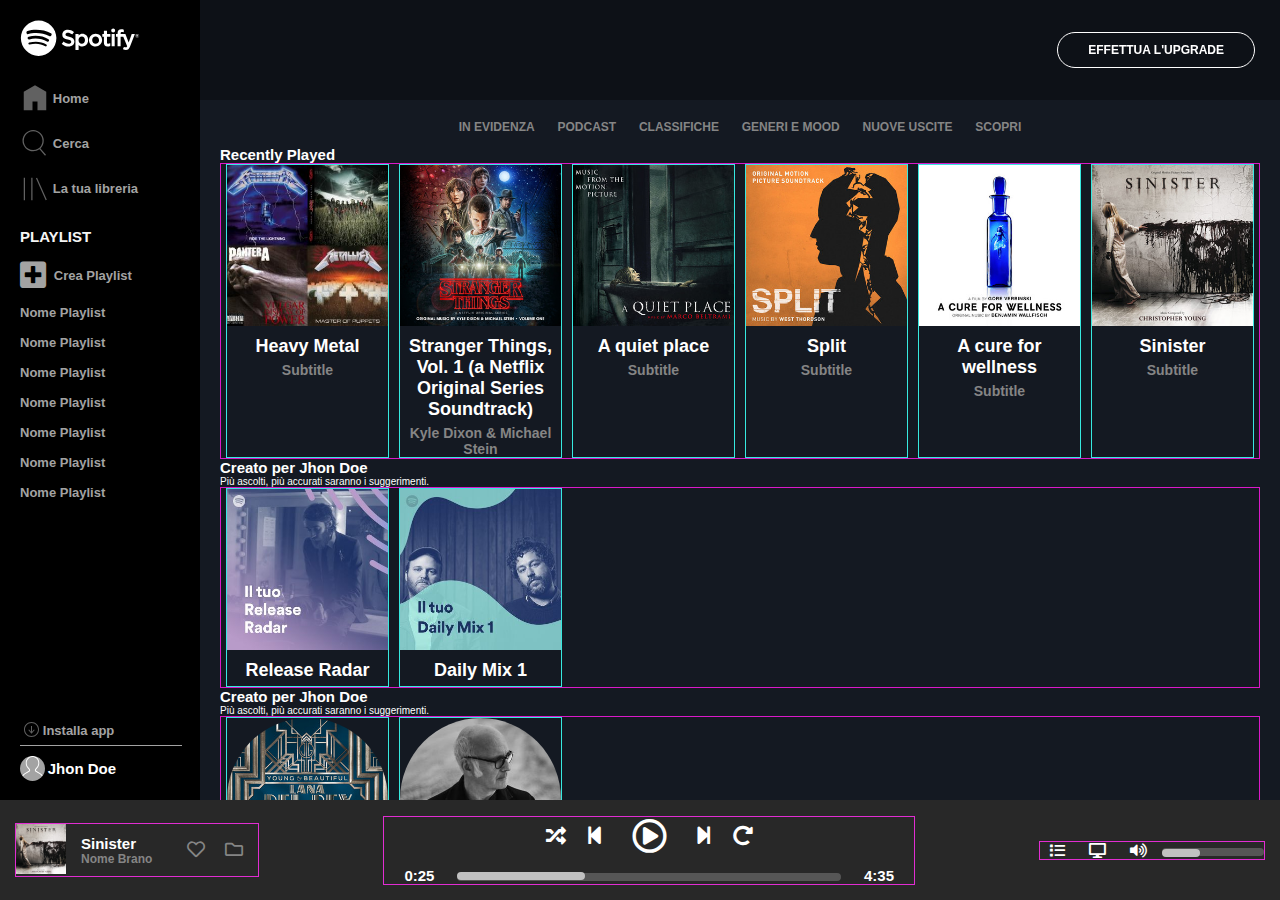
==== index.html @ 8c2500cb "aggiunti mediaquery sezione content" ====
<!DOCTYPE html>
<html lang="en">
<head>
    <meta charset="UTF-8">
    <meta http-equiv="X-UA-Compatible" content="IE=edge">
    <meta name="viewport" content="width=device-width, initial-scale=1.0">
    <link rel="stylesheet" href="https://cdnjs.cloudflare.com/ajax/libs/font-awesome/5.15.4/css/all.min.css" integrity="sha512-1ycn6IcaQQ40/MKBW2W4Rhis/DbILU74C1vSrLJxCq57o941Ym01SwNsOMqvEBFlcgUa6xLiPY/NS5R+E6ztJQ==" crossorigin="anonymous" referrerpolicy="no-referrer" />
    <title>Spotify</title>
    <link rel="stylesheet" href="css/style.css">
</head>
<body>
    
    <!-- GENERAL CONTAINER -->
    <div class="container">

        <!-- MAIN -->
        <main class="clearfix">
            
            <!-- SIDEBAR-NAV -->
            <nav class="sidebar-nav float-l">

                <div class="sidebar-nav-top flex">
                    <!-- LOGO -->
                    <div class="sidebar-logo">
                        <a class="spotify-logo" href="">
                            <img src="img/logo.svg" alt="">
                        </a>
                        <a class="spotify-logo-small" href="">
                            <img src="img/logo-small.svg" alt="">
                        </a>
                    </div>
                    <!-- /LOGO -->

                    <div class="sidebar-menu">
                        <ul>
                            <li>
                                <a href="">
                                    <img class="sidebar-img" src="img/home.svg" alt="">
                                    <span class="sidebar-text">Home</span>
                                </a>
                            </li>
                            <li>
                                <a href="">
                                    <img class="sidebar-img" src="img/search.svg" alt="">
                                    <span class="sidebar-text">Cerca</span>
                                </a>
                            </li>
                            <li>
                                <a href="">
                                    <img class="sidebar-img" src="img/libreria.svg" alt="">
                                    <span class="sidebar-text">La tua libreria</span>
                                </a>
                            </li>
                        </ul>
                    </div>
                    <div class="sidebar-playlists">
                        <h3 class="sidebar-list-title">playlist</h3>
                        <ul>
                            <li>
                                <a class="sidebar-icon" href="">
                                    <i class="fas fa-plus-square"></i>
                                    <span class="sidebar-text" >Crea Playlist</span>
                                </a>
                            </li>
                            <li>
                                <a href="">
                                    <span class="sidebar-text" href="">Nome Playlist</span>
                                </a>
                            </li>
                            <li>
                                <a href="">
                                    <span class="sidebar-text" href="">Nome Playlist</span>
                                </a>
                            </li>
                            <li>
                                <a href="">
                                    <span class="sidebar-text" href="">Nome Playlist</span>
                                </a>
                            </li>
                            <li>
                                <a href="">
                                    <span class="sidebar-text" href="">Nome Playlist</span>
                                </a>
                            </li>
                            <li>
                                <a href="">
                                    <span class="sidebar-text" href="">Nome Playlist</span>
                                </a>
                            </li>
                            <li>
                                <a href="">
                                    <span class="sidebar-text" href="">Nome Playlist</span>
                                </a>
                            </li>
                            <li>
                                <a href="">
                                    <span class="sidebar-text" href="">Nome Playlist</span>
                                </a>
                            </li>
                        </ul> 
                    </div>
                </div>
                <div class="sidebar-nav-bottom">
                    <a href="">
                        <img class="download-img" src="img/download.svg" alt="">
                        <span class="sidebar-text">Installa app</span>
                    </a>
                    <div class="line"></div>
                    <a href="">
                        <img class="profile-img" src="img/profile.svg" alt="" class="profile-img">
                        <span class="profile-name">Jhon Doe</span>
                    </a>   
                </div>
            </nav>
            <!-- /SIDEBAR-NAV -->

            <!-- SECTION CONTENT -->
            <section class="content float-l">

                <!-- CTA-BAR -->
                <div class="cta-bar flex">
                    <a href="">effettua l'upgrade</a>
                </div>
                <!-- /CTA-BAR -->

                <!-- CONTENT NAV BAR -->
                <div class="content-nav">
                    <ul>
                        <li>
                            <a href="">in evidenza</a>
                        </li>
                        <li>
                            <a href="">podcast</a>
                        </li>
                        <li>
                            <a href="">classifiche</a>
                        </li>
                        <li>
                            <a href="">generi e mood</a>
                        </li>
                        <li>
                            <a href="">nuove uscite</a>
                        </li>
                        <li>
                            <a href="">scopri</a>
                        </li>
                    </ul>
                </div>
                <!-- /CONTENT NAV BAR -->

                <!-- CONTENT ITEMS -->
                <div class="content-items">

                    <!-- ROW TITLE -->
                    <h2>Recently Played</h2>
                    <!-- CONTENT ROW -->
                    <div class="row flex">
                        <div class="content-card">
                            <div class="content-img pos-relative">
                                <div class="layover">
                                    <a class="play-layover" href="">
                                        <i class="far fa-play-circle"></i>
                                    </a>
                                </div>
                                <img src="img/metal_lifting.jpg" alt="">
                            </div>
                            <div class="content-text">
                                <p class="content-title">Heavy Metal</p>
                                <p class="content-subtitle">Subtitle</p>
                            </div>
                        </div>
                        <div class="content-card">
                            <div class="content-img pos-relative">
                                <div class="layover">
                                    <a class="play-layover" href="">
                                        <i class="far fa-play-circle"></i>
                                    </a>
                                </div>
                                <img src="img/stranger.jpeg" alt="">
                            </div>
                            <div class="content-text">
                                <p class="content-title">Stranger Things, Vol. 1 (a Netflix Original Series Soundtrack)</p>
                                <p class="content-subtitle">Kyle Dixon & Michael Stein</p>
                            </div>
                        </div>
                        <div class="content-card">
                            <div class="content-img pos-relative">
                                <div class="layover">
                                    <a class="play-layover" href="">
                                        <i class="far fa-play-circle"></i>
                                    </a>
                                </div>
                                <img src="img/aquietplace.jpeg" alt="">
                            </div>
                            <div class="content-text">
                                <p class="content-title">A quiet place</p>
                                <p class="content-subtitle">Subtitle</p>
                            </div>
                        </div>
                        <div class="content-card">
                            <div class="content-img pos-relative">
                                <div class="layover">
                                    <a class="play-layover" href="">
                                        <i class="far fa-play-circle"></i>
                                    </a>
                                </div>
                                <img src="img/split.jpeg" alt="">
                            </div>
                            <div class="content-text">
                                <p class="content-title">Split</p>
                                <p class="content-subtitle">Subtitle</p>
                            </div>
                        </div>
                        <div class="content-card">
                            <div class="content-img pos-relative">
                                <div class="layover">
                                    <a class="play-layover" href="">
                                        <i class="far fa-play-circle"></i>
                                    </a>
                                </div>
                                <img src="img/cure.jpeg" alt="">
                            </div>
                            <div class="content-text">
                                <p class="content-title">A cure for wellness</p>
                                <p class="content-subtitle">Subtitle</p>
                            </div>
                        </div>
                        <div class="content-card">
                            <div class="content-img pos-relative">
                                <div class="layover">
                                    <a class="play-layover" href="">
                                        <i class="far fa-play-circle"></i>
                                    </a>
                                </div>
                                <img src="img/sinister.jpeg" alt="">
                            </div>
                            <div class="content-text">
                                <p class="content-title">Sinister</p>
                                <p class="content-subtitle">Subtitle</p>
                            </div>
                        </div>
                    </div>
                    <!-- /CONTENT ROW -->
                    
                    <!-- ROW TITLE -->
                    <h2>Creato per Jhon Doe</h2>
                    <p>Più ascolti, più accurati saranno i suggerimenti.</p>
                    <!-- CONTENT ROW -->
                    <div class="row flex">
                        <div class="content-card">
                            <div class="content-img pos-relative">
                                <div class="layover">
                                    <a class="play-layover" href="">
                                        <i class="far fa-play-circle"></i>
                                    </a>
                                </div>
                                <img src="img/radar.jpeg" alt="">
                            </div>
                            <div class="content-text">
                                <p class="content-title">Release Radar</p>
                                <!-- <p class="content-subtitle">Subtitle</p> -->
                            </div>
                        </div>
                        <div class="content-card">
                            <div class="content-img pos-relative">
                                <div class="layover">
                                    <a class="play-layover" href="">
                                        <i class="far fa-play-circle"></i>
                                    </a>
                                </div>
                                <img src="img/mixdaily.jpeg" alt="">
                            </div>
                            <div class="content-text">
                                <p class="content-title">Daily Mix 1</p>
                                <!-- <p class="content-subtitle">Subtitle</p> -->
                            </div>
                        </div>
                    </div>
                    <!-- /CONTENT ROW -->

                    <!-- ROW TITLE -->
                    <h2>Creato per Jhon Doe</h2>
                    <p>Più ascolti, più accurati saranno i suggerimenti.</p>
                    <!-- CONTENT ROW -->
                    <div class="row flex">
                        <div class="content-card">
                            <div class="content-img pos-relative rad50-flow">
                                <div class="layover">
                                    <a class="play-layover" href="">
                                        <i class="far fa-play-circle"></i>
                                    </a>
                                </div>
                                <img src="img/youg.jpeg" alt="">
                            </div>
                            <div class="content-text">
                                <p class="content-title">Lana del Ray</p>
                                <!-- <p class="content-subtitle">Subtitle</p> -->
                            </div>
                        </div>
                        <div class="content-card">
                            <div class="content-img pos-relative rad50-flow">
                                <div class="layover">
                                    <a class="play-layover" href="">
                                        <i class="far fa-play-circle"></i>
                                    </a>
                                </div>
                                <img src="img/einaudi.jpeg" alt="">
                            </div>
                            <div class="content-text">
                                <p class="content-title">Ludovico Einaudi</p>
                                <!-- <p class="content-subtitle">Subtitle</p> -->
                            </div>
                        </div>
                    </div>
                    <!-- /CONTENT ROW -->

                </div>
                <!-- /CONTENT ITEMS -->
            </section>
            <!-- /SECTION CONTENT -->
        </main>
        <!-- /MAIN -->

        <!-- FOOTER -->
    <footer class="footer-nav flex">
        <!-- FOOTER NAV LEFT -->
        <div class="footer-nav-left flex">
            <div class="footer-nav-img">
                <img src="img/sinister.jpeg" alt="">
            </div>
            <div class="footer-nav-text">
                <span>Sinister</span>
                <a href="">Nome Brano</a>
            </div>
            <div class="footer-nav-icons">
                <a href="">
                    <i class="far fa-heart"></i>
                </a>
                <a href="">
                    <i class="far fa-folder"></i>
                </a>
            </div>
        </div>
        <!-- /FOOTER NAV LEFT -->

        <!-- FOOTER NAV CENTER -->
        <div class="footer-nav-center">
            <div class="music-controls">
                <div class="music-controls-icons flex">
                    <a href="">
                        <i class="fas fa-random"></i>
                    </a>
                    <a href="">
                        <i class="fas fa-step-backward"></i>
                    </a>
                    <a class="play" href="">
                        <i class="far fa-play-circle"></i>
                    </a>
                    <a href="">
                        <i class="fas fa-step-forward"></i>
                    </a>
                    <a href="">
                        <i class="fas fa-redo-alt"></i>
                    </a>
                </div>
                <div class="music-controls-bar">
                    <span class="time">0:25</span>
                    <div class="pos-relative">
                        <span class="time-bar-grey"></span>
                        <a class="time-bar-lightgrey" href=""></a>
                        <div class="dot"></div>
                    </div>
                    <span class="time">4:35</span>
                </div>
            </div>
        </div>
        <!-- /FOOTER NAV CENTER -->

        <!-- FOOTER NAV RIGHT -->
        <div class="footer-nav-right">
            <a href="">
                <i class="fas fa-list"></i>
            </a>
            <a href="">
                <i class="fas fa-desktop"></i>
            </a>
            <a href="">
                <i class="fas fa-volume-up"></i>
            </a>
            <div class="pos-relative">
                <span class="volume-bar-grey"></span>
                <a class="volume-bar-lightgrey" href=""></a>
            </div>
        </div>
        <!-- /FOOTER NAV RIGHT -->
    </footer>
    <!-- /FOOTER -->
    </div>
    <!-- /GENERAL CONTAINER -->

</body>
</html>
---- css/style.css ----
:root{
    /* SIZES */
    --cta-bar-height: 100px;
    --sidebar-width: 200px;
    --sidebar-width-xs: 60px;
    --footer-height: 100px;

    /* COLORS */
    --main-bg-c: #141922;
}

/* RESET */
*{
    margin: 0;
    padding: 0;
    box-sizing: border-box;
}

a{
    text-decoration: none;
}

ul{
    list-style: none;
}

/* COMMON */
html{
    font-family: "Montserrat", sans-serif;
    font-size: 62.5%;
}

div.container{
    width: 100%;
    height: 100vh;
    overflow: hidden;
}

.clearfix:after{
    content: "";
    display: table;
    clear: both;
}

.flex{
    display: flex;
}

.pos-relative{
    position: relative;
}

.float-l{
    float: left;
}

/* MAIN */
main{
    width: 100%;
    height: calc(100% - var(--footer-height));
    background-color: var(--main-bg-c);
    overflow: hidden;
}

/* MAIN */ /*CTA BAR */
div.cta-bar{
    width: calc(100% - var(--sidebar-width));
    height: var(--cta-bar-height);
    position: fixed;
    top: 0;
    right: 0;
    z-index: 999;
    background-color: rgba(0, 0, 0, 0.3);
    flex-direction: row;
    justify-content: end;
    align-items: center;
}

div.cta-bar a{
    font-size: 1.2rem;
    font-weight: bold;
    text-transform: uppercase;
    text-decoration: none;
    color: #ffffff;
    border: 1px solid #ffffff;
    border-radius: 20px;
    padding: 1rem 3rem;
    margin-right: 2.5rem;
}

div.cta-bar a:hover{
    transform: scale(1.1);
}

/* MAIN */ /*SIDEBAR NAV */
nav.sidebar-nav{
    width: var(--sidebar-width);
    height: 100%;
    background-color: #000000;
}

/* MAIN */ /*SIDEBAR NAV TOP */
div.sidebar-nav-top{
    flex-direction: column;
    height: calc(100% - 80px);
    min-height: 300px;
}

/* MAIN */ /* SIDEBAR NAV TOP */ /* LOGO */
a.spotify-logo img{
    width: 70%;
    padding: 2rem 0 1rem 2rem;
}

a.spotify-logo-small img{
    display: none;
}

span.sidebar-text{
    color: #a3a3a3;
    font-size: 1.3rem;
    font-weight: 600;
    vertical-align: middle;
}

nav.sidebar-nav li {
    margin-top: 1.5rem;
    padding-left: 2rem;
}

/* MAIN */ /* SIDEBAR NAV TOP */ /* MENU */
img.sidebar-img{
    vertical-align: middle;
    width: 30px;
    filter: invert(67%) sepia(0%) saturate(2274%) hue-rotate(22deg) brightness(103%) contrast(75%);
}


/* MAIN */ /* SIDEBAR NAV TOP */ /* PLAYLIST*/
div.sidebar-playlists{
    flex-grow: 1;
    overflow-y: hidden;
}

h3.sidebar-list-title{
    font-size: 1.5rem;
    font-weight: bold;
    text-transform: uppercase;
    color: #f5f5f5;
    padding-left: 2rem;
    margin-top: 2.5rem;
}

div.sidebar-playlists ul{
    height: 80%;
    overflow-y: auto;
}

a.sidebar-icon > i{
    color: #a3a3a3;
    font-size: 3rem;
    margin-right: .5rem;
    vertical-align: middle;
}

/* MAIN */ /* SIDEBAR NAV BOTTOM */
div.sidebar-nav-bottom{
    height: 80px;
    padding-left: 2rem;
}

img.download-img{
    vertical-align: middle;
    width:20px;
    filter: invert(67%) sepia(0%) saturate(2274%) hue-rotate(22deg) brightness(103%) contrast(75%);
}

div.line{
    width: 90%;
    margin: .5rem 0 1rem 0;
    border-bottom: 1px solid #a3a3a3;
}

img.profile-img{
    vertical-align: middle;
    width:25px;
    height: 25px;
    background-color: #a3a3a3;
    border-radius: 50%;
}

span.profile-name{
    vertical-align: middle;
    color: #ffffff;
    font-size: 1.5rem;
    font-weight: bold;
}

/* MAIN */ /*SIDEBAR NAV */ /* HOVER EFFECTS */
nav.sidebar-nav li:hover span.sidebar-text{
    color: #ffffff;
}

nav.sidebar-nav li:hover a.sidebar-icon > i{
    color: #ffffff;
}

nav.sidebar-nav li:hover img.sidebar-img{
    filter: invert(0%) sepia(100%) saturate(0%) hue-rotate(234deg) brightness(96%) contrast(107%);
}

nav.sidebar-nav li:hover{
    border-left: 3px solid #008000;
}

div.sidebar-nav-bottom a:hover span.sidebar-text{
    color: #ffffff;
}

div.sidebar-nav-bottom a:hover img.download-img{
    filter: invert(0%) sepia(100%) saturate(0%) hue-rotate(234deg) brightness(96%) contrast(107%);
}

/* MAIN */ /*SIDEBAR NAV */ /* MEDIAQUERY */
@media screen and (max-width: 600px){
    nav.sidebar-nav{
        width: var(--sidebar-width-xs);
    }
    a.spotify-logo img{
        display: none;
    }
    a.spotify-logo-small img{
        display: block;
        width: 30px;
        height: 30px;
        margin: .5rem 0 0 2rem;
    }
    span.sidebar-text{
        display: none;
    }
    span.profile-name{
        display: none;
    }
    div.sidebar-playlists{
        display: none;
    }
    div.cta-bar{
        width: calc(100% - var(--sidebar-width-xs));
    }
}

/* MAIN */ /*CONTENT SECTION */
section.content{
    height: 100%;
    width: calc(100% - var(--sidebar-width));
    overflow-y: auto;
    padding-top: 120px;
}

/* MAIN */ /* CONTENT NAV */
div.content-nav{
    width: 100%;
    text-align: center;
}

div.content-nav li{
    display: inline-block;
    margin: 0 1rem;
    border-bottom: 2px solid transparent;
}

div.content-nav a{
    text-transform: uppercase;
    font-size: 1.2rem;
    font-weight: bold;
    color: #858585;
}

/* MAIN */ /* CONTENT NAV */ /* HOVER EFFECT */
div.content-nav li:hover a{
    color: #ffffff;
}

div.content-nav li:hover{
    border-bottom: 2px solid lime;
}

/* MAIN */ /* CONTENT ITEMS*/
div.row{
    flex-wrap: wrap;
    /* TEST */
    border: 1px solid rgb(218, 25, 201);
}

div.content-items{
    color: #ffffff;
    padding: 1rem 2rem 2rem 2rem;
}

/* div.content-items > h2{
    font-size: 2.5rem;
    margin: 2rem 0 2.5rem 0;
} */

div.content-card{
    width: calc((100% / 6) - 10px);
    margin: 0 5px 0 5px;
    /* test */
    border: 1px solid rgb(55, 233, 224);
}

div.content-img img{
    width: 100%;
    height: auto;
}

div.content-text{
    text-align: center;
}

div.content-text p.content-title{
    font-size: 1.8rem;
    font-weight: bold;
    margin: .8rem 0 .5rem 0;
}

div.content-text p.content-subtitle{
    font-size: 1.4rem;
    font-weight: bold;
    color: #858585;
}

.rad50-flow{
    border-radius: 50%;
    overflow: hidden;
}

/* MAIN */ /* CONTENT ITEMS*/ /* LAYOVER EFFECT */
.layover::before{
    content: "";
    position: absolute;
    top: 0;
    left: 0;
    width: 100%;
    height: 100%;
    background-color: rgba(0,0,0,.2);
}

.layover{
    position: absolute;
    top: 0;
    left: 0;
    width: 100%;
    height: 100%;
    background-color: rgba(0, 0, 0, .6);
    display: none;
}

div.content-card:hover .layover{
    display: block;
}

a.play-layover{
    position: absolute;
    top: 50%;
    left: 50%;
    transform: translate(-50%, -50%);
    font-size: 5rem;
    color: white;
}

/* MAIN */ /* CONTENT ITEMS */ /* MEDIAQUERY */
@media screen and (max-width: 1100px){
    div.content-card{
        width: calc((100% / 4) - 10px);
    }
}

@media screen and (max-width: 768px){
    div.content-card{
        width: calc((100% / 2) - 10px);
    }
}

@media screen and (max-width: 600px){
    section.content{
        width: calc(100% - var(--sidebar-width-xs));
    }
}

/* FOOTER */
footer{
    width: 100%;
    height: var(--footer-height);
    background-color: #282828;
    flex-direction: row;
    justify-content: space-between;
    align-items: center;
}

/* FOOTER */ /* FOOTER NAV LEFT */ 
div.footer-nav-left{
    flex-direction: row;
    align-items: center;
    margin-left: 1.5rem;

    /* TEST */
    border: 1px solid rgb(226, 45, 211);
}

div.footer-nav-img > img{
    height: 50px;
}

div.footer-nav-text{
    margin: 0 3.5rem 0 1.5rem;
}

div.footer-nav-text span{
    color: #ffffff;
    font-weight: bold;
    font-size: 1.5rem;
}

div.footer-nav-text a{
    color: #858585;
    font-weight: bold;
    font-size: 1.2rem;
    display: block;
}

div.footer-nav-text a:hover{
    color: #ffffff;
    text-decoration: underline;
}

div.footer-nav-icons a{
    color: #858585;
    font-size: 1.8rem;
    margin-right: 1.5rem;
}

div.footer-nav-icons a:hover{
    color: #ffffff;
}

/* FOOTER */ /* FOOTER NAV CENTER */
div.footer-nav-center{
    min-width: 450px;
    border: 1px solid rgb(226, 45, 211);
}

div.music-controls-icons{
    margin-bottom: 1rem;
    justify-content: center;
    align-items: center;
}

div.music-controls-icons a{
    color: #ffffff;
    font-size: 2rem;
    margin: 0 1rem;
}

div.music-controls-icons a.play{
    font-size: 3.5rem;
    margin: 0 1.8rem;
}

div.music-controls-icons a.play:hover{
    transform: scale(1.1);
}

div.pos-relative{
    display: inline-block;
}

span.time{
    color: #ffffff;
    font-size: 1.5rem;
    font-weight: bold;
    margin: 0 2rem;
}

span.time-bar-grey{
    width: 30vw;
    border: 4px solid #565656;
    border-radius: 4px;
    display: inline-block;
}

a.time-bar-lightgrey{
    position: absolute;
    left: 0;
    top: 0;
    width: 10vw;
    border: 4px solid #c1c1c1;
    border-radius: 4px;
    display: inline-block;
}

a.time-bar-lightgrey:hover{
    border-color:#00ff00;
}

div.dot{
    position: absolute;
    left: calc(10vw - 12px);
    bottom: 2px;
    height: 12px;
    width: 12px;
    background-color: #ffffff;
    border-radius: 50%;
    display: none;
} 

a.time-bar-lightgrey:hover div.dot{
    display: inline-block;
}

/* FOOTER */ /* FOOTER NAV RIGHT */
div.footer-nav-right{
    margin-right: 1.5rem;

    /* test */
    border: 1px solid rgb(226, 45, 211);
}

div.footer-nav-right > a{
    color: #ffffff;
    font-size: 1.5rem;
    margin: 0 1rem;
}

span.volume-bar-grey{
    width: 8vw;
    border: 4px solid #565656;
    border-radius: 4px;
    display: inline-block;
}

a.volume-bar-lightgrey{
    position: absolute;
    left: 0;
    top: 2px;
    width: 3vw;
    border: 4px solid #c1c1c1;
    border-radius: 4px;
    display: inline-block;
}

a.volume-bar-lightgrey:hover{
    border-color:#00ff00;
}
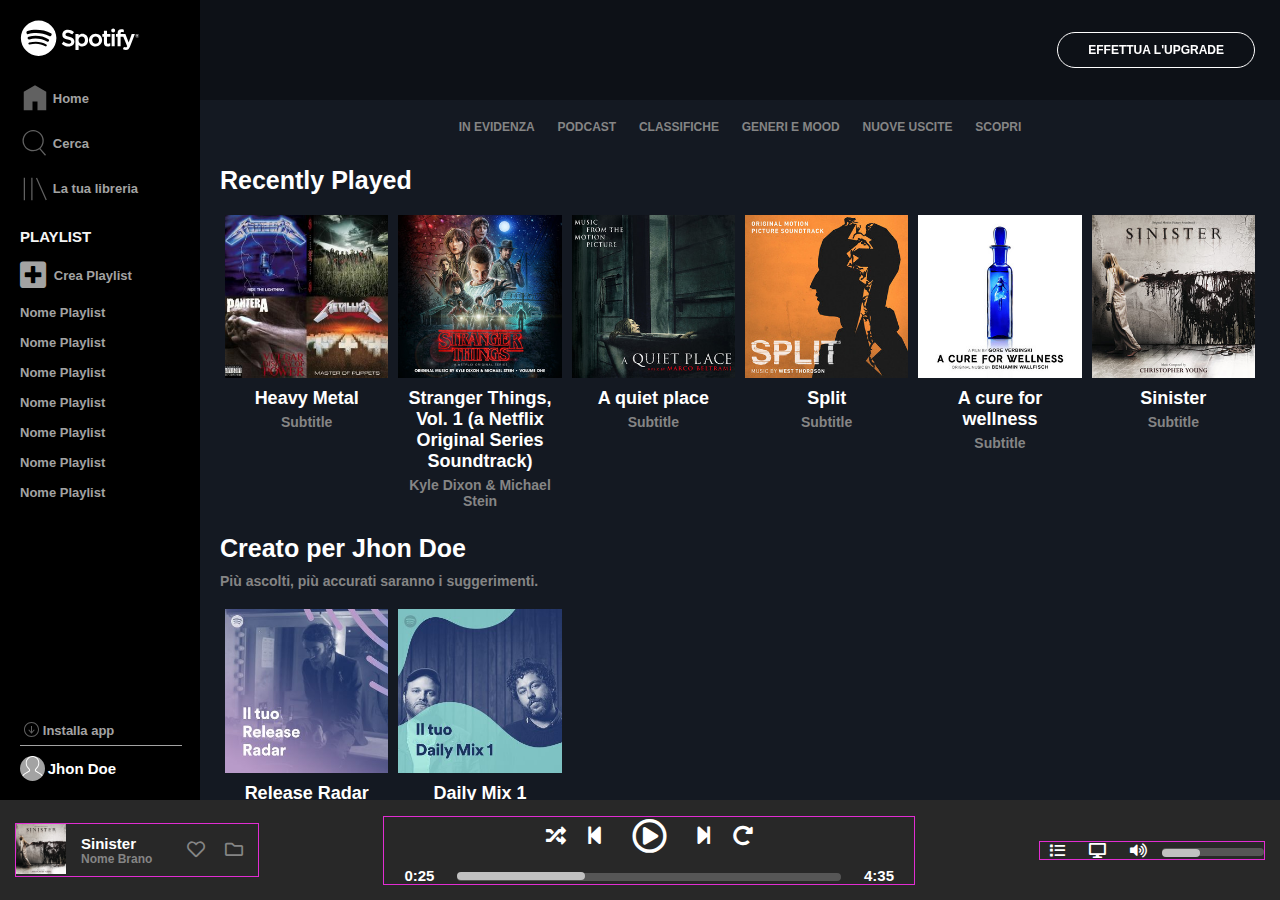
==== commit 0bfbe2f7: "aggiunti margini a content" ====
--- a/index.html
+++ b/index.html
@@ -152,7 +152,7 @@
                 <div class="content-items">
 
                     <!-- ROW TITLE -->
-                    <h2>Recently Played</h2>
+                    <h2 class="row-title">Recently Played</h2>
                     <!-- CONTENT ROW -->
                     <div class="row flex">
                         <div class="content-card">
@@ -243,8 +243,8 @@
                     <!-- /CONTENT ROW -->
                     
                     <!-- ROW TITLE -->
-                    <h2>Creato per Jhon Doe</h2>
-                    <p>Più ascolti, più accurati saranno i suggerimenti.</p>
+                    <h2 class="row-title">Creato per Jhon Doe</h2>
+                    <p class="content-subtitle">Più ascolti, più accurati saranno i suggerimenti.</p>
                     <!-- CONTENT ROW -->
                     <div class="row flex">
                         <div class="content-card">
@@ -279,8 +279,8 @@
                     <!-- /CONTENT ROW -->
 
                     <!-- ROW TITLE -->
-                    <h2>Creato per Jhon Doe</h2>
-                    <p>Più ascolti, più accurati saranno i suggerimenti.</p>
+                    <h2 class="row-title">Creato per Jhon Doe</h2>
+                    <p class="content-subtitle">Più ascolti, più accurati saranno i suggerimenti.</p>
                     <!-- CONTENT ROW -->
                     <div class="row flex">
                         <div class="content-card">
--- a/css/style.css
+++ b/css/style.css
@@ -261,6 +261,7 @@
 div.content-nav{
     width: 100%;
     text-align: center;
+    margin-bottom: 2rem;
 }
 
 div.content-nav li{
@@ -288,25 +289,22 @@
 /* MAIN */ /* CONTENT ITEMS*/
 div.row{
     flex-wrap: wrap;
-    /* TEST */
-    border: 1px solid rgb(218, 25, 201);
+    margin: 2rem 0 2.5rem 0;
+}
+
+h2.row-title{
+    font-size: 2.5rem;
+    margin-bottom: 1rem;
 }
 
 div.content-items{
     color: #ffffff;
     padding: 1rem 2rem 2rem 2rem;
 }
-
-/* div.content-items > h2{
-    font-size: 2.5rem;
-    margin: 2rem 0 2.5rem 0;
-} */
 
 div.content-card{
     width: calc((100% / 6) - 10px);
     margin: 0 5px 0 5px;
-    /* test */
-    border: 1px solid rgb(55, 233, 224);
 }
 
 div.content-img img{
@@ -324,7 +322,7 @@
     margin: .8rem 0 .5rem 0;
 }
 
-div.content-text p.content-subtitle{
+p.content-subtitle{
     font-size: 1.4rem;
     font-weight: bold;
     color: #858585;
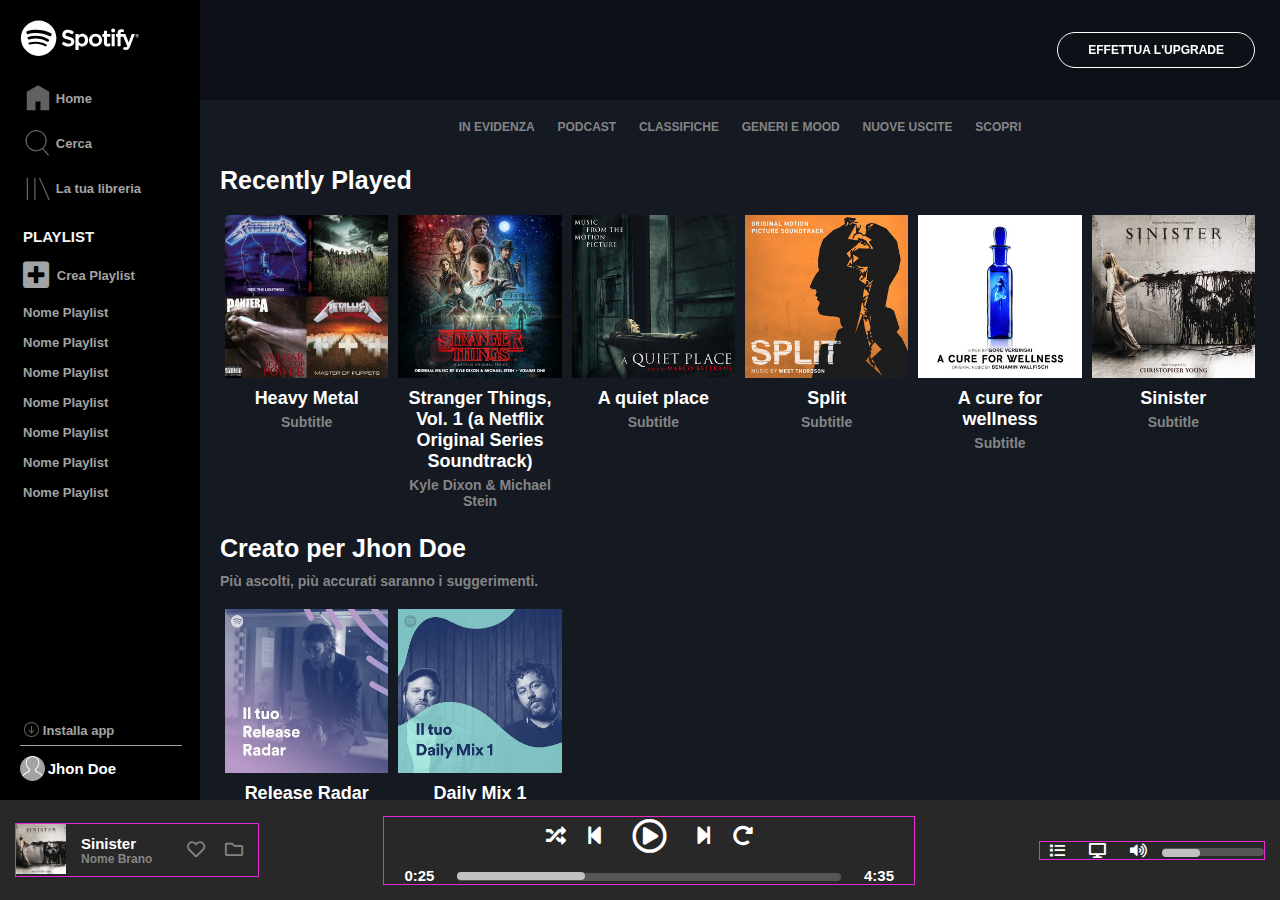
==== commit d83a495d: "aggiunto favicon" ====
--- a/index.html
+++ b/index.html
@@ -6,6 +6,7 @@
     <meta name="viewport" content="width=device-width, initial-scale=1.0">
     <link rel="stylesheet" href="https://cdnjs.cloudflare.com/ajax/libs/font-awesome/5.15.4/css/all.min.css" integrity="sha512-1ycn6IcaQQ40/MKBW2W4Rhis/DbILU74C1vSrLJxCq57o941Ym01SwNsOMqvEBFlcgUa6xLiPY/NS5R+E6ztJQ==" crossorigin="anonymous" referrerpolicy="no-referrer" />
     <title>Spotify</title>
+    <link rel="icon" type="favicon.ico" href="img/favicon.ico">
     <link rel="stylesheet" href="css/style.css">
 </head>
 <body>
--- a/css/style.css
+++ b/css/style.css
@@ -126,6 +126,7 @@
 nav.sidebar-nav li {
     margin-top: 1.5rem;
     padding-left: 2rem;
+    border-left: 3px solid transparent;
 }
 
 /* MAIN */ /* SIDEBAR NAV TOP */ /* MENU */
@@ -149,6 +150,7 @@
     color: #f5f5f5;
     padding-left: 2rem;
     margin-top: 2.5rem;
+    border-left: 3px solid transparent;
 }
 
 div.sidebar-playlists ul{
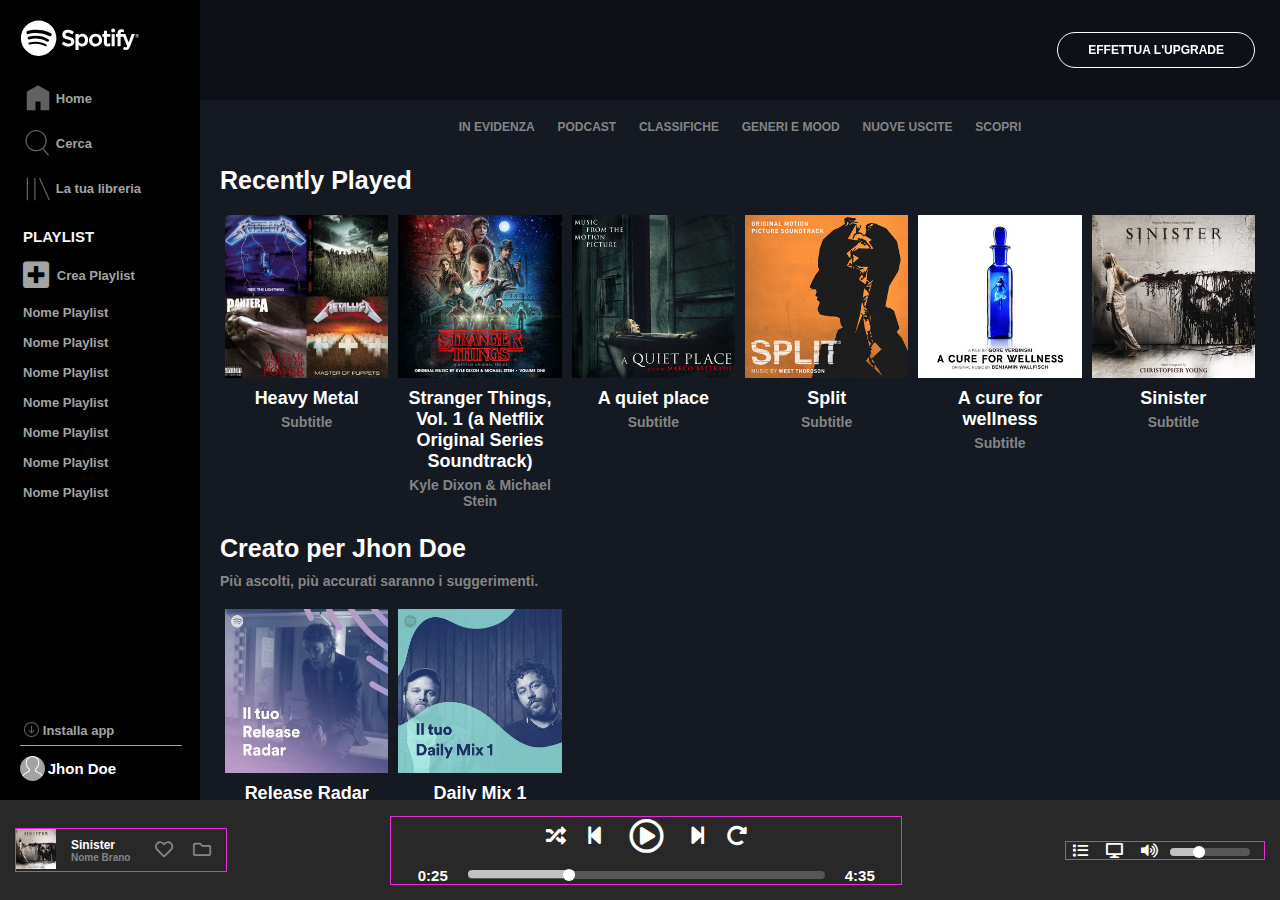
==== commit 16227feb: "aggiunto responsive footer" ====
--- a/index.html
+++ b/index.html
@@ -323,79 +323,78 @@
         <!-- /MAIN -->
 
         <!-- FOOTER -->
-    <footer class="footer-nav flex">
-        <!-- FOOTER NAV LEFT -->
-        <div class="footer-nav-left flex">
-            <div class="footer-nav-img">
-                <img src="img/sinister.jpeg" alt="">
+        <footer class="footer-nav flex">
+            <!-- FOOTER NAV LEFT -->
+            <div class="footer-nav-left flex">
+                <div class="footer-nav-img">
+                    <img src="img/sinister.jpeg" alt="">
+                </div>
+                <div class="footer-nav-text">
+                    <span>Sinister</span>
+                    <a href="">Nome Brano</a>
+                </div>
+                <div class="footer-nav-icons">
+                    <a href="">
+                        <i class="far fa-heart"></i>
+                    </a>
+                    <a href="">
+                        <i class="far fa-folder"></i>
+                    </a>
+                </div>
             </div>
-            <div class="footer-nav-text">
-                <span>Sinister</span>
-                <a href="">Nome Brano</a>
+            <!-- /FOOTER NAV LEFT -->
+
+            <!-- FOOTER NAV CENTER -->
+            <div class="footer-nav-center">
+                <div class="music-controls-icons flex">
+                    <a href="">
+                        <i class="fas fa-random"></i>
+                    </a>
+                    <a href="">
+                        <i class="fas fa-step-backward"></i>
+                    </a>
+                    <a class="play" href="">
+                        <i class="far fa-play-circle"></i>
+                    </a>
+                    <a href="">
+                        <i class="fas fa-step-forward"></i>
+                    </a>
+                    <a href="">
+                        <i class="fas fa-redo-alt"></i>
+                    </a>
+                </div>
+                <div class="music-controls-bar flex">
+                    <span class="time">0:25</span>
+                    <div class="time-bar pos-relative">
+                        <span class="time-bar-grey"></span>
+                        <a class="time-bar-lightgrey" href=""></a>
+                        <a class="dot-time-bar" href=""></a>                                          
+                    </div>
+                    <span class="time">4:35</span> 
+                </div>            
             </div>
-            <div class="footer-nav-icons">
+            <!-- /FOOTER NAV CENTER -->
+
+            <!-- FOOTER NAV RIGHT -->
+            <div class="footer-nav-right">
                 <a href="">
-                    <i class="far fa-heart"></i>
+                    <i class="fas fa-list"></i>
                 </a>
                 <a href="">
-                    <i class="far fa-folder"></i>
+                    <i class="fas fa-desktop"></i>
                 </a>
+                <a href="">
+                    <i class="fas fa-volume-up"></i>
+                </a>
+                <div class="volume-bar pos-relative">
+                    <span class="volume-bar-grey"></span>
+                    <a class="volume-bar-lightgrey" href=""></a>
+                    <a class="dot-volume-bar" href=""></a>
+                </div>
             </div>
-        </div>
-        <!-- /FOOTER NAV LEFT -->
-
-        <!-- FOOTER NAV CENTER -->
-        <div class="footer-nav-center">
-            <div class="music-controls">
-                <div class="music-controls-icons flex">
-                    <a href="">
-                        <i class="fas fa-random"></i>
-                    </a>
-                    <a href="">
-                        <i class="fas fa-step-backward"></i>
-                    </a>
-                    <a class="play" href="">
-                        <i class="far fa-play-circle"></i>
-                    </a>
-                    <a href="">
-                        <i class="fas fa-step-forward"></i>
-                    </a>
-                    <a href="">
-                        <i class="fas fa-redo-alt"></i>
-                    </a>
-                </div>
-                <div class="music-controls-bar">
-                    <span class="time">0:25</span>
-                    <div class="pos-relative">
-                        <span class="time-bar-grey"></span>
-                        <a class="time-bar-lightgrey" href=""></a>
-                        <div class="dot"></div>
-                    </div>
-                    <span class="time">4:35</span>
-                </div>
-            </div>
-        </div>
-        <!-- /FOOTER NAV CENTER -->
-
-        <!-- FOOTER NAV RIGHT -->
-        <div class="footer-nav-right">
-            <a href="">
-                <i class="fas fa-list"></i>
-            </a>
-            <a href="">
-                <i class="fas fa-desktop"></i>
-            </a>
-            <a href="">
-                <i class="fas fa-volume-up"></i>
-            </a>
-            <div class="pos-relative">
-                <span class="volume-bar-grey"></span>
-                <a class="volume-bar-lightgrey" href=""></a>
-            </div>
-        </div>
-        <!-- /FOOTER NAV RIGHT -->
-    </footer>
-    <!-- /FOOTER -->
+            <!-- /FOOTER NAV RIGHT -->
+        </footer>
+        <!-- /FOOTER -->
     </div>
     <!-- /GENERAL CONTAINER -->
 
--- a/css/style.css
+++ b/css/style.css
@@ -409,23 +409,23 @@
 }
 
 div.footer-nav-img > img{
-    height: 50px;
+    height: 40px;
 }
 
 div.footer-nav-text{
-    margin: 0 3.5rem 0 1.5rem;
+    margin: 0 2.5rem 0 1.5rem;
 }
 
 div.footer-nav-text span{
     color: #ffffff;
     font-weight: bold;
-    font-size: 1.5rem;
+    font-size: 1.2rem;
 }
 
 div.footer-nav-text a{
     color: #858585;
     font-weight: bold;
-    font-size: 1.2rem;
+    font-size: 1rem;
     display: block;
 }
 
@@ -446,7 +446,8 @@
 
 /* FOOTER */ /* FOOTER NAV CENTER */
 div.footer-nav-center{
-    min-width: 450px;
+    width: 40%;
+    min-width: 200px;
     border: 1px solid rgb(226, 45, 211);
 }
 
@@ -464,15 +465,16 @@
 
 div.music-controls-icons a.play{
     font-size: 3.5rem;
-    margin: 0 1.8rem;
+    margin: 0 1.5rem;
 }
 
 div.music-controls-icons a.play:hover{
     transform: scale(1.1);
 }
 
-div.pos-relative{
-    display: inline-block;
+div.music-controls-bar{
+    justify-content: center;
+    align-items: center;
 }
 
 span.time{
@@ -482,9 +484,14 @@
     margin: 0 2rem;
 }
 
+div.time-bar{
+    width: 70%;
+}
+
 span.time-bar-grey{
-    width: 30vw;
-    border: 4px solid #565656;
+    width: 100%;
+    height: 8px;
+    background-color: #565656;
     border-radius: 4px;
     display: inline-block;
 }
@@ -493,33 +500,36 @@
     position: absolute;
     left: 0;
     top: 0;
-    width: 10vw;
-    border: 4px solid #c1c1c1;
+    width: 30%;
+    height: 8px;
+    background-color: #c1c1c1;
     border-radius: 4px;
     display: inline-block;
 }
 
 a.time-bar-lightgrey:hover{
-    border-color:#00ff00;
-}
-
-div.dot{
-    position: absolute;
-    left: calc(10vw - 12px);
-    bottom: 2px;
+    background-color:#00ff00;
+}
+
+a.dot-time-bar{
+    position: absolute;
+    left: calc(30% - 12px);
+    bottom: 0;
     height: 12px;
     width: 12px;
     background-color: #ffffff;
     border-radius: 50%;
-    display: none;
+    /* display: none; */
 } 
 
-a.time-bar-lightgrey:hover div.dot{
-    display: inline-block;
+a.time-bar-lightgrey:hover a.dot-time-bar{
+    display: block;
 }
 
 /* FOOTER */ /* FOOTER NAV RIGHT */
 div.footer-nav-right{
+    width: 200px;
+    min-width: 200px;
     margin-right: 1.5rem;
 
     /* test */
@@ -529,11 +539,15 @@
 div.footer-nav-right > a{
     color: #ffffff;
     font-size: 1.5rem;
-    margin: 0 1rem;
+    margin: 0 .7rem;
+}
+
+div.volume-bar{
+    display: inline-block;
 }
 
 span.volume-bar-grey{
-    width: 8vw;
+    width: 80px;
     border: 4px solid #565656;
     border-radius: 4px;
     display: inline-block;
@@ -542,13 +556,29 @@
 a.volume-bar-lightgrey{
     position: absolute;
     left: 0;
-    top: 2px;
-    width: 3vw;
-    border: 4px solid #c1c1c1;
+    top: 1px;
+    width: 35px;
+    height: 8px;
+    background-color: #c1c1c1;
     border-radius: 4px;
     display: inline-block;
 }
 
+a.dot-volume-bar{
+    position: absolute;
+    left: 23px;
+    bottom: 0;
+    height: 12px;
+    width: 12px;
+    background-color: #ffffff;
+    border-radius: 50%;
+    /* display: none; */
+}
+
 a.volume-bar-lightgrey:hover{
-    border-color:#00ff00;
+    background-color: #00ff00;
+}
+
+a.volume-bar-lightgrey:hover a.dot-volume-bar{
+    background-color: #ff0000;
 }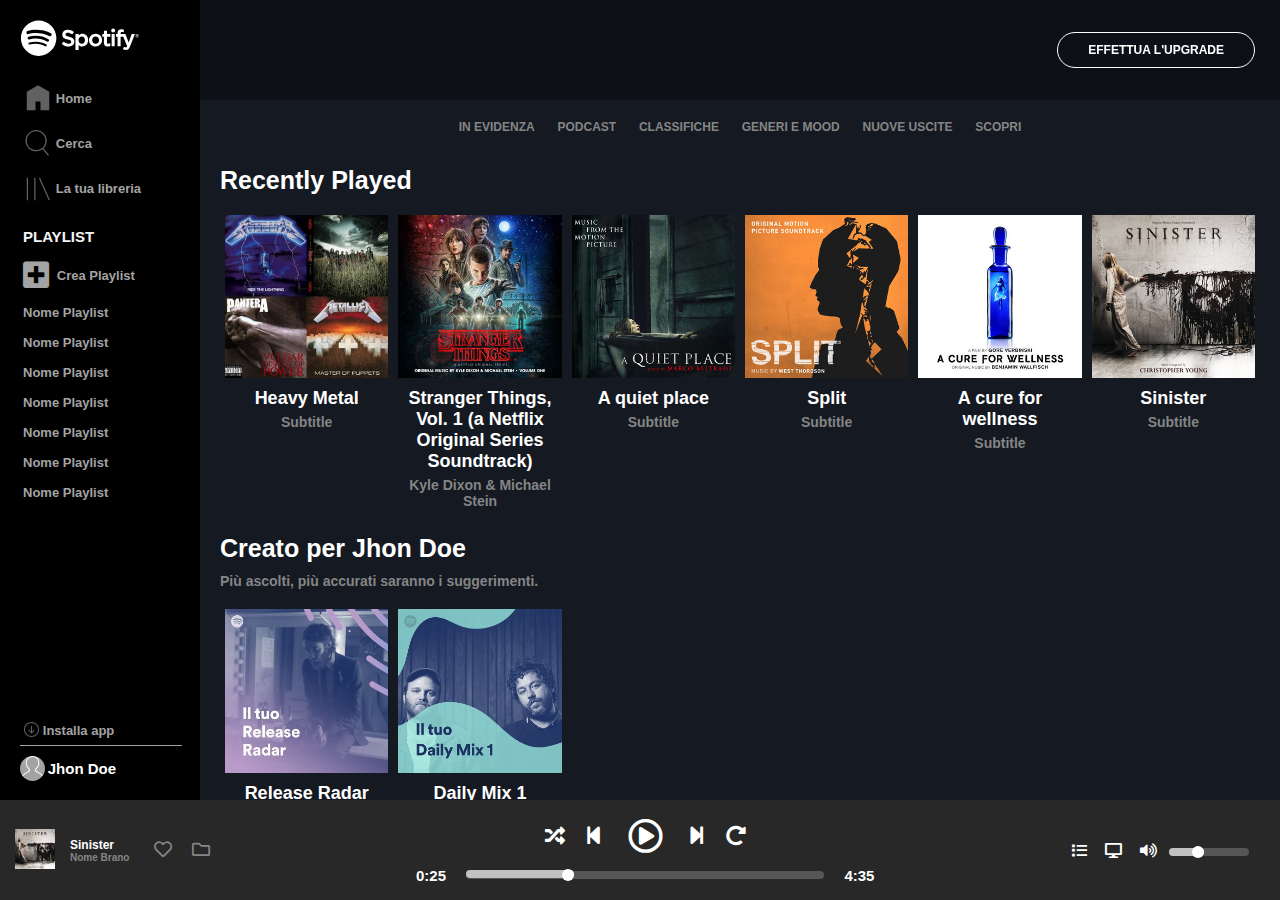
==== commit adf0ddd9: "corretti alcuni errori scrittura html" ====
--- a/index.html
+++ b/index.html
@@ -6,7 +6,7 @@
     <meta name="viewport" content="width=device-width, initial-scale=1.0">
     <link rel="stylesheet" href="https://cdnjs.cloudflare.com/ajax/libs/font-awesome/5.15.4/css/all.min.css" integrity="sha512-1ycn6IcaQQ40/MKBW2W4Rhis/DbILU74C1vSrLJxCq57o941Ym01SwNsOMqvEBFlcgUa6xLiPY/NS5R+E6ztJQ==" crossorigin="anonymous" referrerpolicy="no-referrer" />
     <title>Spotify</title>
-    <link rel="icon" type="favicon.ico" href="img/favicon.ico">
+    <link rel="favicon" href="img/favicon.ico">
     <link rel="stylesheet" href="css/style.css">
 </head>
 <body>
@@ -65,37 +65,37 @@
                             </li>
                             <li>
                                 <a href="">
-                                    <span class="sidebar-text" href="">Nome Playlist</span>
-                                </a>
-                            </li>
-                            <li>
-                                <a href="">
-                                    <span class="sidebar-text" href="">Nome Playlist</span>
-                                </a>
-                            </li>
-                            <li>
-                                <a href="">
-                                    <span class="sidebar-text" href="">Nome Playlist</span>
-                                </a>
-                            </li>
-                            <li>
-                                <a href="">
-                                    <span class="sidebar-text" href="">Nome Playlist</span>
-                                </a>
-                            </li>
-                            <li>
-                                <a href="">
-                                    <span class="sidebar-text" href="">Nome Playlist</span>
-                                </a>
-                            </li>
-                            <li>
-                                <a href="">
-                                    <span class="sidebar-text" href="">Nome Playlist</span>
-                                </a>
-                            </li>
-                            <li>
-                                <a href="">
-                                    <span class="sidebar-text" href="">Nome Playlist</span>
+                                    <span class="sidebar-text">Nome Playlist</span>
+                                </a>
+                            </li>
+                            <li>
+                                <a href="">
+                                    <span class="sidebar-text">Nome Playlist</span>
+                                </a>
+                            </li>
+                            <li>
+                                <a href="">
+                                    <span class="sidebar-text">Nome Playlist</span>
+                                </a>
+                            </li>
+                            <li>
+                                <a href="">
+                                    <span class="sidebar-text">Nome Playlist</span>
+                                </a>
+                            </li>
+                            <li>
+                                <a href="">
+                                    <span class="sidebar-text">Nome Playlist</span>
+                                </a>
+                            </li>
+                            <li>
+                                <a href="">
+                                    <span class="sidebar-text">Nome Playlist</span>
+                                </a>
+                            </li>
+                            <li>
+                                <a href="">
+                                    <span class="sidebar-text">Nome Playlist</span>
                                 </a>
                             </li>
                         </ul> 
@@ -108,7 +108,7 @@
                     </a>
                     <div class="line"></div>
                     <a href="">
-                        <img class="profile-img" src="img/profile.svg" alt="" class="profile-img">
+                        <img class="profile-img" src="img/profile.svg" alt="">
                         <span class="profile-name">Jhon Doe</span>
                     </a>   
                 </div>
--- a/css/style.css
+++ b/css/style.css
@@ -403,9 +403,6 @@
     flex-direction: row;
     align-items: center;
     margin-left: 1.5rem;
-
-    /* TEST */
-    border: 1px solid rgb(226, 45, 211);
 }
 
 div.footer-nav-img > img{
@@ -448,7 +445,6 @@
 div.footer-nav-center{
     width: 40%;
     min-width: 200px;
-    border: 1px solid rgb(226, 45, 211);
 }
 
 div.music-controls-icons{
@@ -531,9 +527,6 @@
     width: 200px;
     min-width: 200px;
     margin-right: 1.5rem;
-
-    /* test */
-    border: 1px solid rgb(226, 45, 211);
 }
 
 div.footer-nav-right > a{
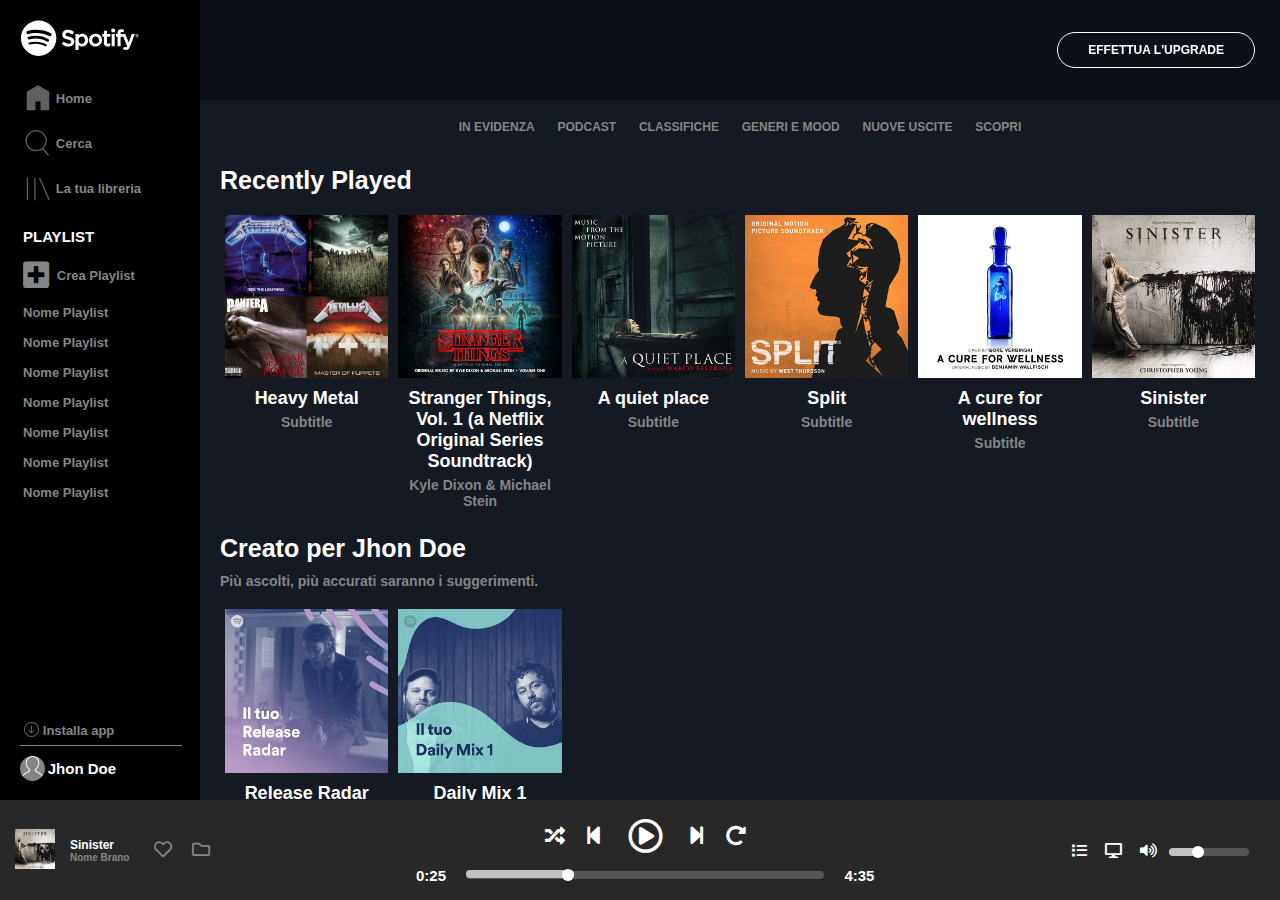
==== commit 9dd765be: "sostituiti colori con var" ====
--- a/index.html
+++ b/index.html
@@ -13,13 +13,11 @@
     
     <!-- GENERAL CONTAINER -->
     <div class="container">
-
         <!-- MAIN -->
-        <main class="clearfix">
-            
+        <main class="clearfix">            
             <!-- SIDEBAR-NAV -->
             <nav class="sidebar-nav float-l">
-
+                <!-- SIDEBAR-NAV TOP -->
                 <div class="sidebar-nav-top flex">
                     <!-- LOGO -->
                     <div class="sidebar-logo">
@@ -101,6 +99,9 @@
                         </ul> 
                     </div>
                 </div>
+                <!-- /SIDEBAR-NAV TOP -->
+
+                <!-- SIDEBAR-NAV BOTTOM -->
                 <div class="sidebar-nav-bottom">
                     <a href="">
                         <img class="download-img" src="img/download.svg" alt="">
@@ -112,6 +113,7 @@
                         <span class="profile-name">Jhon Doe</span>
                     </a>   
                 </div>
+                <!-- /SIDEBAR-NAV BOTTOM -->
             </nav>
             <!-- /SIDEBAR-NAV -->
 
@@ -314,7 +316,6 @@
                         </div>
                     </div>
                     <!-- /CONTENT ROW -->
-
                 </div>
                 <!-- /CONTENT ITEMS -->
             </section>
@@ -397,6 +398,5 @@
         <!-- /FOOTER -->
     </div>
     <!-- /GENERAL CONTAINER -->
-
 </body>
 </html>--- a/css/style.css
+++ b/css/style.css
@@ -7,6 +7,11 @@
 
     /* COLORS */
     --main-bg-c: #141922;
+    --sidebar-bg-c: #000000;
+    --footer-bg-c: #282828;
+    --white: #ffffff;
+    --grey: #858585;
+    --lime: #00ff00;
 }
 
 /* RESET */
@@ -81,8 +86,8 @@
     font-weight: bold;
     text-transform: uppercase;
     text-decoration: none;
-    color: #ffffff;
-    border: 1px solid #ffffff;
+    color: var(--white);
+    border: 1px solid var(--white);
     border-radius: 20px;
     padding: 1rem 3rem;
     margin-right: 2.5rem;
@@ -96,7 +101,7 @@
 nav.sidebar-nav{
     width: var(--sidebar-width);
     height: 100%;
-    background-color: #000000;
+    background-color: var(--sidebar-bg-c);
 }
 
 /* MAIN */ /*SIDEBAR NAV TOP */
@@ -117,7 +122,7 @@
 }
 
 span.sidebar-text{
-    color: #a3a3a3;
+    color: var(--grey);
     font-size: 1.3rem;
     font-weight: 600;
     vertical-align: middle;
@@ -147,7 +152,7 @@
     font-size: 1.5rem;
     font-weight: bold;
     text-transform: uppercase;
-    color: #f5f5f5;
+    color: var(--white);
     padding-left: 2rem;
     margin-top: 2.5rem;
     border-left: 3px solid transparent;
@@ -159,7 +164,7 @@
 }
 
 a.sidebar-icon > i{
-    color: #a3a3a3;
+    color: var(--grey);
     font-size: 3rem;
     margin-right: .5rem;
     vertical-align: middle;
@@ -180,31 +185,31 @@
 div.line{
     width: 90%;
     margin: .5rem 0 1rem 0;
-    border-bottom: 1px solid #a3a3a3;
+    border-bottom: 1px solid var(--grey);
 }
 
 img.profile-img{
     vertical-align: middle;
     width:25px;
     height: 25px;
-    background-color: #a3a3a3;
+    background-color: var(--grey);
     border-radius: 50%;
 }
 
 span.profile-name{
     vertical-align: middle;
-    color: #ffffff;
+    color: var(--white);
     font-size: 1.5rem;
     font-weight: bold;
 }
 
 /* MAIN */ /*SIDEBAR NAV */ /* HOVER EFFECTS */
 nav.sidebar-nav li:hover span.sidebar-text{
-    color: #ffffff;
+    color: var(--white);
 }
 
 nav.sidebar-nav li:hover a.sidebar-icon > i{
-    color: #ffffff;
+    color: var(--white);
 }
 
 nav.sidebar-nav li:hover img.sidebar-img{
@@ -212,11 +217,11 @@
 }
 
 nav.sidebar-nav li:hover{
-    border-left: 3px solid #008000;
+    border-left: 3px solid var(--lime);
 }
 
 div.sidebar-nav-bottom a:hover span.sidebar-text{
-    color: #ffffff;
+    color: var(--white);
 }
 
 div.sidebar-nav-bottom a:hover img.download-img{
@@ -276,16 +281,16 @@
     text-transform: uppercase;
     font-size: 1.2rem;
     font-weight: bold;
-    color: #858585;
+    color: var(--grey);
 }
 
 /* MAIN */ /* CONTENT NAV */ /* HOVER EFFECT */
 div.content-nav li:hover a{
-    color: #ffffff;
+    color: var(--white);
 }
 
 div.content-nav li:hover{
-    border-bottom: 2px solid lime;
+    border-bottom: 2px solid var(--lime);
 }
 
 /* MAIN */ /* CONTENT ITEMS*/
@@ -300,7 +305,7 @@
 }
 
 div.content-items{
-    color: #ffffff;
+    color: var(--white);
     padding: 1rem 2rem 2rem 2rem;
 }
 
@@ -327,7 +332,7 @@
 p.content-subtitle{
     font-size: 1.4rem;
     font-weight: bold;
-    color: #858585;
+    color: var(--grey);
 }
 
 .rad50-flow{
@@ -352,7 +357,7 @@
     left: 0;
     width: 100%;
     height: 100%;
-    background-color: rgba(0, 0, 0, .6);
+    background-color: rgba(0, 0, 0, .2);
     display: none;
 }
 
@@ -366,7 +371,7 @@
     left: 50%;
     transform: translate(-50%, -50%);
     font-size: 5rem;
-    color: white;
+    color: var(--white);
 }
 
 /* MAIN */ /* CONTENT ITEMS */ /* MEDIAQUERY */
@@ -392,7 +397,7 @@
 footer{
     width: 100%;
     height: var(--footer-height);
-    background-color: #282828;
+    background-color: var(--footer-bg-c);
     flex-direction: row;
     justify-content: space-between;
     align-items: center;
@@ -414,31 +419,31 @@
 }
 
 div.footer-nav-text span{
-    color: #ffffff;
+    color: var(--white);
     font-weight: bold;
     font-size: 1.2rem;
 }
 
 div.footer-nav-text a{
-    color: #858585;
+    color: var(--grey);
     font-weight: bold;
     font-size: 1rem;
     display: block;
 }
 
 div.footer-nav-text a:hover{
-    color: #ffffff;
+    color: var(--white);
     text-decoration: underline;
 }
 
 div.footer-nav-icons a{
-    color: #858585;
+    color: var(--grey);
     font-size: 1.8rem;
     margin-right: 1.5rem;
 }
 
 div.footer-nav-icons a:hover{
-    color: #ffffff;
+    color: var(--white);
 }
 
 /* FOOTER */ /* FOOTER NAV CENTER */
@@ -454,7 +459,7 @@
 }
 
 div.music-controls-icons a{
-    color: #ffffff;
+    color: var(--white);
     font-size: 2rem;
     margin: 0 1rem;
 }
@@ -474,7 +479,7 @@
 }
 
 span.time{
-    color: #ffffff;
+    color: var(--white);
     font-size: 1.5rem;
     font-weight: bold;
     margin: 0 2rem;
@@ -504,7 +509,7 @@
 }
 
 a.time-bar-lightgrey:hover{
-    background-color:#00ff00;
+    background-color:var(--lime);
 }
 
 a.dot-time-bar{
@@ -513,7 +518,7 @@
     bottom: 0;
     height: 12px;
     width: 12px;
-    background-color: #ffffff;
+    background-color: var(--white);
     border-radius: 50%;
     /* display: none; */
 } 
@@ -530,7 +535,7 @@
 }
 
 div.footer-nav-right > a{
-    color: #ffffff;
+    color: var(--white);
     font-size: 1.5rem;
     margin: 0 .7rem;
 }
@@ -563,15 +568,17 @@
     bottom: 0;
     height: 12px;
     width: 12px;
-    background-color: #ffffff;
+    background-color: var(--white);
     border-radius: 50%;
     /* display: none; */
 }
 
 a.volume-bar-lightgrey:hover{
-    background-color: #00ff00;
+    background-color: var(--lime);
 }
 
 a.volume-bar-lightgrey:hover a.dot-volume-bar{
     background-color: #ff0000;
+
+    /* display: block; */
 }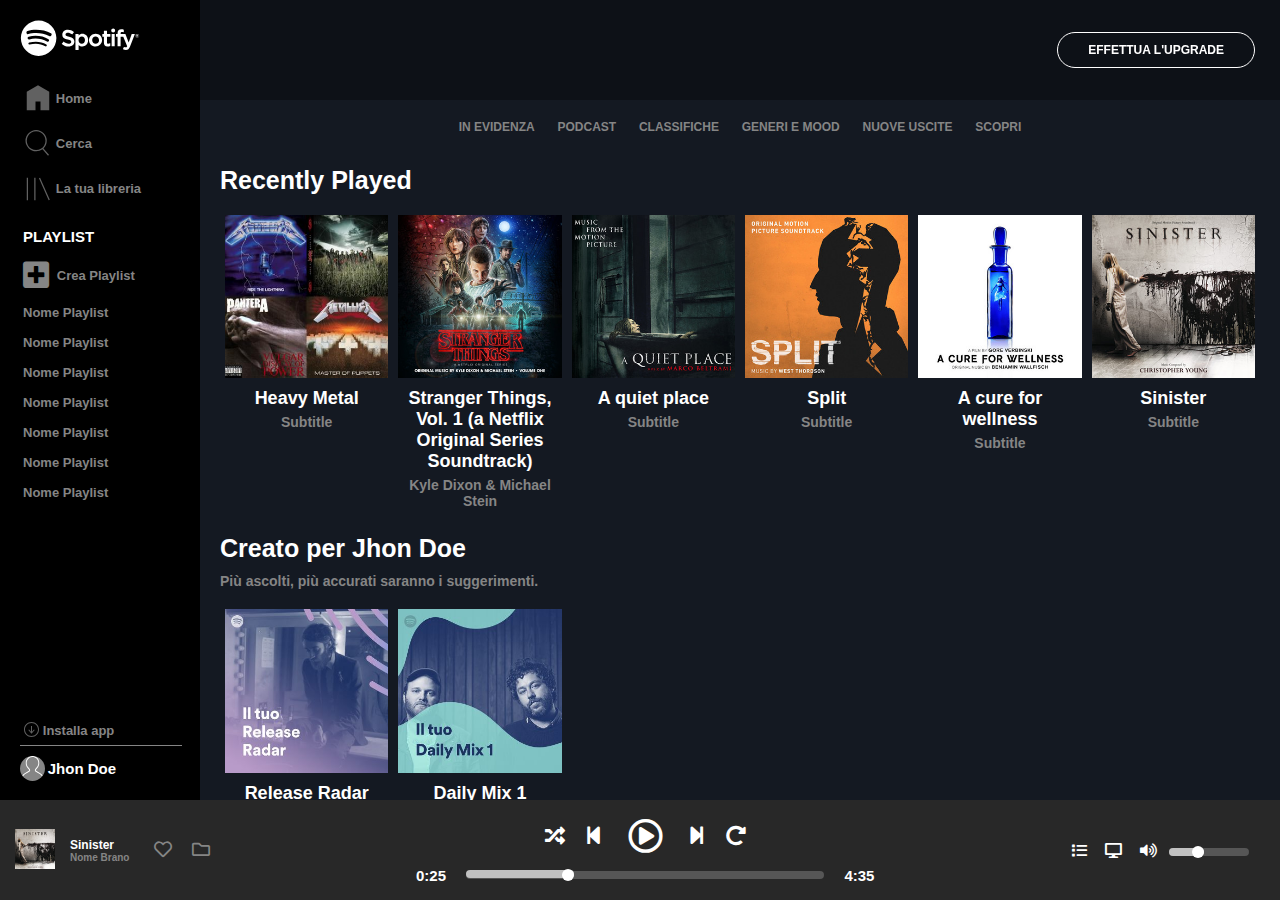
==== commit afd2dfc2: "sistemati alcuni commenti" ====
--- a/index.html
+++ b/index.html
@@ -325,7 +325,7 @@
 
         <!-- FOOTER -->
         <footer class="footer-nav flex">
-            <!-- FOOTER NAV LEFT -->
+            <!-- FOOTER-NAV LEFT -->
             <div class="footer-nav-left flex">
                 <div class="footer-nav-img">
                     <img src="img/sinister.jpeg" alt="">
@@ -343,9 +343,9 @@
                     </a>
                 </div>
             </div>
-            <!-- /FOOTER NAV LEFT -->
-
-            <!-- FOOTER NAV CENTER -->
+            <!-- /FOOTER-NAV LEFT -->
+
+            <!-- FOOTER-NAV CENTER -->
             <div class="footer-nav-center">
                 <div class="music-controls-icons flex">
                     <a href="">
@@ -374,9 +374,9 @@
                     <span class="time">4:35</span> 
                 </div>            
             </div>
-            <!-- /FOOTER NAV CENTER -->
-
-            <!-- FOOTER NAV RIGHT -->
+            <!-- /FOOTER-NAV CENTER -->
+
+            <!-- FOOTER-NAV RIGHT -->
             <div class="footer-nav-right">
                 <a href="">
                     <i class="fas fa-list"></i>
@@ -393,7 +393,7 @@
                     <a class="dot-volume-bar" href=""></a>
                 </div>
             </div>
-            <!-- /FOOTER NAV RIGHT -->
+            <!-- /FOOTER-NAV RIGHT -->
         </footer>
         <!-- /FOOTER -->
     </div>
--- a/css/style.css
+++ b/css/style.css
@@ -312,6 +312,7 @@
 div.content-card{
     width: calc((100% / 6) - 10px);
     margin: 0 5px 0 5px;
+    cursor: pointer;
 }
 
 div.content-img img{
@@ -341,23 +342,13 @@
 }
 
 /* MAIN */ /* CONTENT ITEMS*/ /* LAYOVER EFFECT */
-.layover::before{
-    content: "";
-    position: absolute;
-    top: 0;
-    left: 0;
-    width: 100%;
-    height: 100%;
-    background-color: rgba(0,0,0,.2);
-}
-
 .layover{
     position: absolute;
     top: 0;
     left: 0;
     width: 100%;
     height: 100%;
-    background-color: rgba(0, 0, 0, .2);
+    background-color: rgba(0, 0, 0, .4);
     display: none;
 }
 
@@ -523,9 +514,9 @@
     /* display: none; */
 } 
 
-a.time-bar-lightgrey:hover a.dot-time-bar{
+/* a.time-bar-lightgrey:hover a.dot-time-bar{
     display: block;
-}
+} */
 
 /* FOOTER */ /* FOOTER NAV RIGHT */
 div.footer-nav-right{
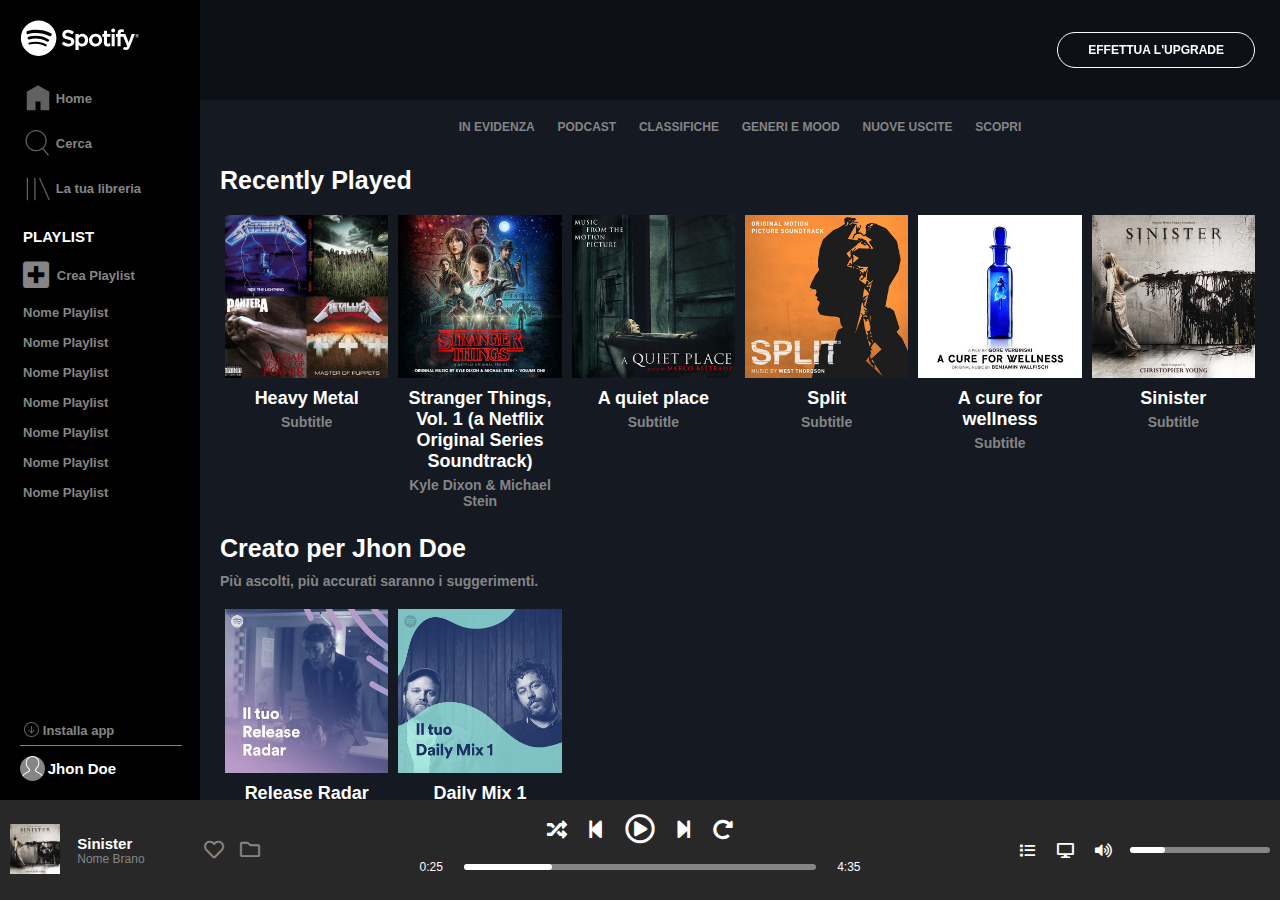
==== commit e4cf1d88: "sistemato footer" ====
--- a/index.html
+++ b/index.html
@@ -331,8 +331,12 @@
                     <img src="img/sinister.jpeg" alt="">
                 </div>
                 <div class="footer-nav-text">
-                    <span>Sinister</span>
-                    <a href="">Nome Brano</a>
+                    <a href="">
+                        <h4>Sinister</h4>
+                    </a>
+                    <a href="">
+                        <p>Nome Brano</p>
+                    </a>
                 </div>
                 <div class="footer-nav-icons">
                     <a href="">
@@ -347,51 +351,65 @@
 
             <!-- FOOTER-NAV CENTER -->
             <div class="footer-nav-center">
-                <div class="music-controls-icons flex">
-                    <a href="">
-                        <i class="fas fa-random"></i>
-                    </a>
-                    <a href="">
-                        <i class="fas fa-step-backward"></i>
-                    </a>
-                    <a class="play" href="">
-                        <i class="far fa-play-circle"></i>
-                    </a>
-                    <a href="">
-                        <i class="fas fa-step-forward"></i>
-                    </a>
-                    <a href="">
-                        <i class="fas fa-redo-alt"></i>
-                    </a>
+                <div class="music-controls-icons">
+                    <ul class="flex">
+                        <li>
+                            <a href="">
+                                <i class="fas fa-random"></i>
+                            </a>
+                        </li>
+                        <li>
+                            <a href="">
+                                <i class="fas fa-step-backward"></i>
+                            </a>
+                        </li>
+                        <li>
+                            <a class="play" href="">
+                                <i class="far fa-play-circle"></i>
+                            </a>
+                        </li>
+                        <li>
+                            <a href="">
+                                <i class="fas fa-step-forward"></i>
+                            </a>
+                        </li>
+                        <li>
+                            <a href="">
+                                <i class="fas fa-redo-alt"></i>
+                            </a>
+                        </li>
+                    </ul>
                 </div>
                 <div class="music-controls-bar flex">
-                    <span class="time">0:25</span>
-                    <div class="time-bar pos-relative">
-                        <span class="time-bar-grey"></span>
-                        <a class="time-bar-lightgrey" href=""></a>
-                        <a class="dot-time-bar" href=""></a>                                          
-                    </div>
-                    <span class="time">4:35</span> 
-                </div>            
+                    <div class="time">0:25</div>
+                    <div class="volume-bar">
+                        <div class="volume-bar-short pos-relative">
+                            <div class="volume-bar-dot"></div>
+                        </div>
+                    </div>
+                    <div class="time">4:35</div>
+                </div>
             </div>
             <!-- /FOOTER-NAV CENTER -->
 
             <!-- FOOTER-NAV RIGHT -->
             <div class="footer-nav-right">
-                <a href="">
-                    <i class="fas fa-list"></i>
-                </a>
-                <a href="">
-                    <i class="fas fa-desktop"></i>
-                </a>
-                <a href="">
-                    <i class="fas fa-volume-up"></i>
-                </a>
-                <div class="volume-bar pos-relative">
-                    <span class="volume-bar-grey"></span>
-                    <a class="volume-bar-lightgrey" href=""></a>
-                    <a class="dot-volume-bar" href=""></a>
-                </div>
+                <ul class="footer-right-menu flex">
+                    <li>
+                        <i class="fas fa-list"></i>
+                    </li>
+                    <li>
+                        <i class="fas fa-desktop"></i>
+                    </li>
+                    <li class="volume-control flex">
+                        <i class="fas fa-volume-up"></i>
+                        <div class="volume-bar">
+                            <div class="volume-bar-short pos-relative">
+                                <div class="volume-bar-dot"></div>
+                            </div>
+                        </div>
+                    </li>
+                </ul>
             </div>
             <!-- /FOOTER-NAV RIGHT -->
         </footer>
@@ -399,4 +417,5 @@
     </div>
     <!-- /GENERAL CONTAINER -->
 </body>
-</html>+</html>
+
--- a/css/style.css
+++ b/css/style.css
@@ -386,40 +386,44 @@
 
 /* FOOTER */
 footer{
-    width: 100%;
+    justify-content: space-between;
     height: var(--footer-height);
     background-color: var(--footer-bg-c);
-    flex-direction: row;
+    padding: 0 10px;
+}
+
+/* FOOTER */ /* FOOTER-NAV-LEFT */
+div.footer-nav-left{
+    width: 250px;
+    height: 100%;
     justify-content: space-between;
     align-items: center;
 }
 
-/* FOOTER */ /* FOOTER NAV LEFT */ 
-div.footer-nav-left{
-    flex-direction: row;
-    align-items: center;
-    margin-left: 1.5rem;
-}
-
-div.footer-nav-img > img{
-    height: 40px;
+div.footer-nav-img{
+    width: 50px;
+}
+
+div.footer-nav-img img{
+    width: 100%;
 }
 
 div.footer-nav-text{
-    margin: 0 2.5rem 0 1.5rem;
-}
-
-div.footer-nav-text span{
-    color: var(--white);
-    font-weight: bold;
+    width: 40%;
+}
+
+div.footer-nav-text h4{
+    color: var(--white);
+    font-size: 1.5rem;
+}
+
+div.footer-nav-text p{
+    color: var(--grey);
     font-size: 1.2rem;
 }
 
-div.footer-nav-text a{
-    color: var(--grey);
-    font-weight: bold;
-    font-size: 1rem;
-    display: block;
+div.footer-nav-text p:hover{
+    color: var(--white);
 }
 
 div.footer-nav-text a:hover{
@@ -429,147 +433,109 @@
 
 div.footer-nav-icons a{
     color: var(--grey);
-    font-size: 1.8rem;
-    margin-right: 1.5rem;
+    font-size: 2rem;
+    margin-left: 10px;
 }
 
 div.footer-nav-icons a:hover{
     color: var(--white);
 }
 
-/* FOOTER */ /* FOOTER NAV CENTER */
+/* FOOTER */ /* FOOTER-NAV-CENTER */
 div.footer-nav-center{
-    width: 40%;
-    min-width: 200px;
+    width: 35%;
 }
 
 div.music-controls-icons{
-    margin-bottom: 1rem;
+    width: 100%;
+    height: 60%;
+}
+
+div.music-controls-icons ul{
+    height: 100%;
     justify-content: center;
     align-items: center;
-}
-
-div.music-controls-icons a{
-    color: var(--white);
     font-size: 2rem;
-    margin: 0 1rem;
-}
-
-div.music-controls-icons a.play{
-    font-size: 3.5rem;
-    margin: 0 1.5rem;
-}
-
-div.music-controls-icons a.play:hover{
-    transform: scale(1.1);
+}
+
+div.music-controls-icons ul a{
+    color: var(--white);
+    margin: 0 10px;
+}
+
+a.play{
+    font-size: 3rem;
+}
+
+a.play:hover i{
+    transform: scale(1.3);
 }
 
 div.music-controls-bar{
-    justify-content: center;
+    width: 100%;
+    justify-content: space-between;
     align-items: center;
 }
 
-span.time{
-    color: var(--white);
+div.time{
+    font-size: 1.2rem;
+    color: var(--white);
+}
+
+
+/* FOOTER */ /* FOOTER-NAV-RIGHT */
+div.footer-nav-right{
+    width: 250px;
+    height: 100%;
+}
+
+div.footer-nav-right ul{
+    height: 100%;
+    justify-content: space-between;
+    align-items: center;
+    color: #ffffff;
     font-size: 1.5rem;
-    font-weight: bold;
-    margin: 0 2rem;
-}
-
-div.time-bar{
+}
+
+li.volume-control{
     width: 70%;
-}
-
-span.time-bar-grey{
-    width: 100%;
-    height: 8px;
-    background-color: #565656;
-    border-radius: 4px;
-    display: inline-block;
-}
-
-a.time-bar-lightgrey{
+    justify-content: space-between;
+    align-items: center;
+}
+
+
+/* VOLUME BAR */
+div.volume-bar{
+    width: 80%;
+    height: 6px;
+    background-color: var(--grey);
+    border-radius: 6px;
+    cursor: pointer;
+}
+
+div.volume-bar-short{
+    width: 25%;
+    height: 6px;
+    background-color: var(--white);
+    border-radius: 6px;
+}
+
+div.volume-bar-dot{
     position: absolute;
-    left: 0;
-    top: 0;
-    width: 30%;
-    height: 8px;
-    background-color: #c1c1c1;
-    border-radius: 4px;
-    display: inline-block;
-}
-
-a.time-bar-lightgrey:hover{
-    background-color:var(--lime);
-}
-
-a.dot-time-bar{
-    position: absolute;
-    left: calc(30% - 12px);
-    bottom: 0;
+    top: 50%;
+    right: 0;
+    transform: translateY(-50%);
+    width: 12px;
     height: 12px;
-    width: 12px;
+    border-radius: 50%;
     background-color: var(--white);
-    border-radius: 50%;
-    /* display: none; */
-} 
-
-/* a.time-bar-lightgrey:hover a.dot-time-bar{
+    display: none;
+}
+
+div.volume-bar:hover div.volume-bar-short{
+    background-color: var(--lime);
+}
+
+div.volume-bar:hover div.volume-bar-dot{
     display: block;
-} */
-
-/* FOOTER */ /* FOOTER NAV RIGHT */
-div.footer-nav-right{
-    width: 200px;
-    min-width: 200px;
-    margin-right: 1.5rem;
-}
-
-div.footer-nav-right > a{
-    color: var(--white);
-    font-size: 1.5rem;
-    margin: 0 .7rem;
-}
-
-div.volume-bar{
-    display: inline-block;
-}
-
-span.volume-bar-grey{
-    width: 80px;
-    border: 4px solid #565656;
-    border-radius: 4px;
-    display: inline-block;
-}
-
-a.volume-bar-lightgrey{
-    position: absolute;
-    left: 0;
-    top: 1px;
-    width: 35px;
-    height: 8px;
-    background-color: #c1c1c1;
-    border-radius: 4px;
-    display: inline-block;
-}
-
-a.dot-volume-bar{
-    position: absolute;
-    left: 23px;
-    bottom: 0;
-    height: 12px;
-    width: 12px;
-    background-color: var(--white);
-    border-radius: 50%;
-    /* display: none; */
-}
-
-a.volume-bar-lightgrey:hover{
-    background-color: var(--lime);
-}
-
-a.volume-bar-lightgrey:hover a.dot-volume-bar{
-    background-color: #ff0000;
-
-    /* display: block; */
 }